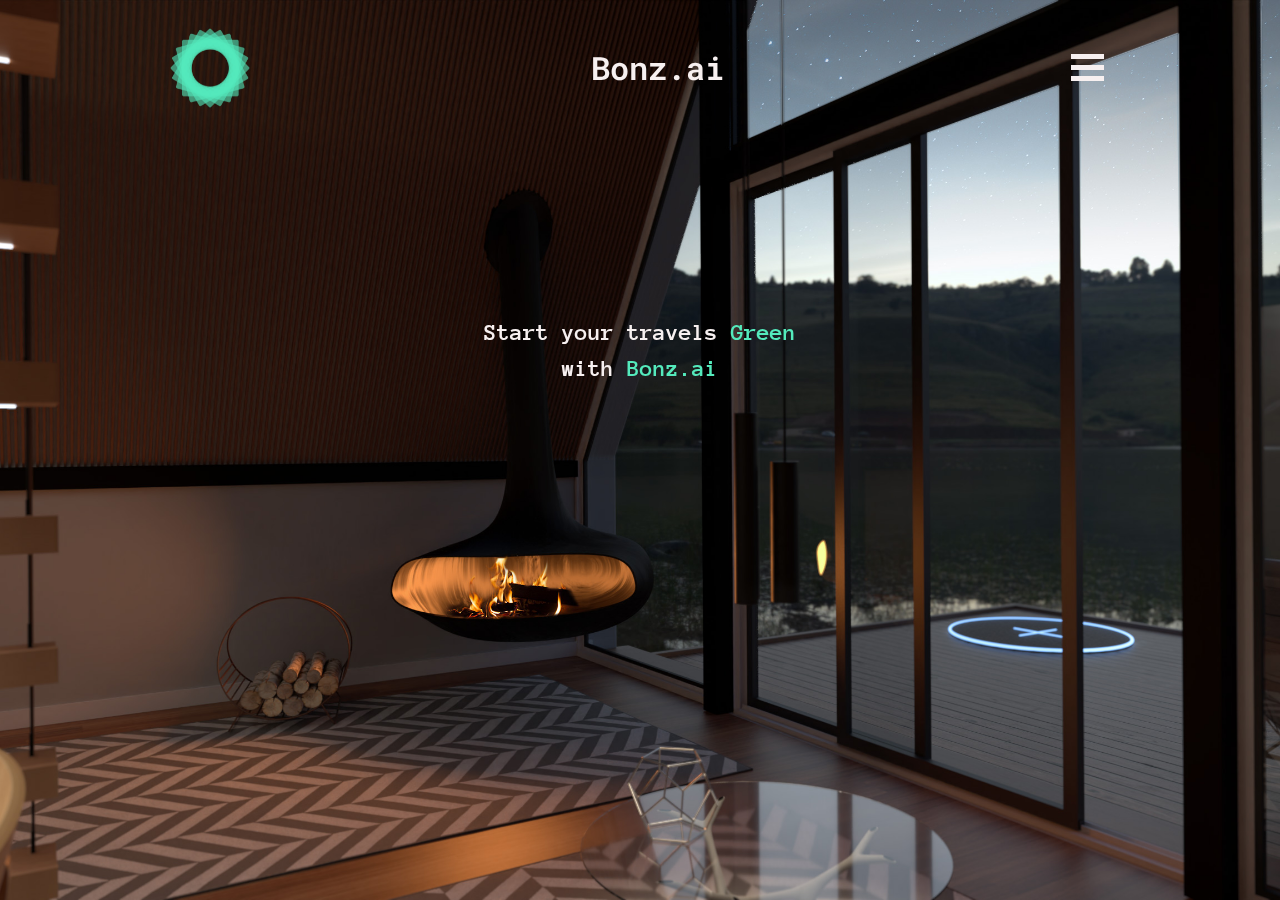
==== index.html @ 2b5fcf94 "Added menu and text section" ====
<!DOCTYPE html>
<html lang="en">
<head>
    <meta charset="UTF-8">
    <meta name="viewport" content="width=device-width, initial-scale=1.0">
    <title>Bonz.ai</title>
    <link rel="stylesheet" href="style.css">
    <link rel="preconnect" href="https://fonts.googleapis.com">
    <link rel="preconnect" href="https://fonts.gstatic.com" crossorigin>
    <link href="https://fonts.googleapis.com/css2?family=Anonymous+Pro:ital,wght@0,400;0,700;1,400;1,700&family=Roboto+Mono:ital,wght@0,100..700;1,100..700&display=swap" rel="stylesheet">
</head>
<body>


    
    <header>
        <img src="logo/bonz.ai-logo-color-symbol.png" alt="Bonz.ai logo" class="logo">

        <h1 class="roboto-mono-font">Bonz.ai</h1>


        <section class="nav-container">

            <nav class="mobile-nav">
                <a href="#">Home</a>
                <a href="#">About us</a>
                <a href="#">Bookings</a>
                <a href="#">Contact us</a>
            </nav>

            <button class="hamburger">
                <aside class="bar"></aside>
            </button>
        </section>

    </header>

    <main>
        <article class="landing-page-title">

            <h2 class="no-gap">Start your travels <span class="color-green">Green</span></h2>
            <h2 class="second-row-title no-gap">with <span class="color-green">Bonz.ai</span></h2>

        </article>
    </main>


    <script src="script.js"></script>
</body>
</html>
---- style.css ----
html,body{
    margin: 0;
    padding: 0;
    font-family: 'Anonymous Pro', monospace;
    font-size: 16px;
    line-height: 1.5;
    background-color: #f4f4f4;
    font-weight: 400;
    font-style: normal;
    text-rendering: optimizeLegibility;
    -webkit-font-smoothing: antialiased;
    -moz-osx-font-smoothing: grayscale;
}

:root{
    --white: #F7F0F0;
    --light-green: #54EABC;
    --black: #484349;
    --red: #FF1F2E;
    --dark-green: #218380;
}

/* REUSABLE */

.no-gap{
    margin: 0;
    padding: 0;
    gap: 0;
}
.flex{
    display: flex;
}

.color-green{
    color: var(--light-green);
}

/* HEADER */

header{
    height: 15vh;
    width:100%;
    background-color: #484349;
    display: flex;
    align-items: center;
    justify-content: space-around;

    
}

header h1{
    color: var(--white);
    font-weight: 400;
    z-index: 99;
}

.logo{
    height: 80px;
    width: 80px;
    z-index: 99;
}


.hamburger{
    position: relative;
    display: block;
    width: 45px;
    cursor: pointer;
    appearance: none;
    background: none;
    outline: none;
    border: none;
    z-index: 99;
}

.hamburger .bar, .hamburger:after, .hamburger:before{
    content:'';
    display: block;
    width: 100%;
    height:5px;
    background-color: var(--white);
    margin: 6px 0px;
    transition:0.4s;
}
.hamburger.is-active:before{
    transform: rotate(-45deg) translate(-9px, 6px);
}
.hamburger.is-active .bar{
    opacity: 0;
}
.hamburger.is-active:after{
    transform: rotate(45deg) translate(-9px, -6px);
}

.mobile-nav{
    display: block;
    position: fixed;
    top:0;
    left: 100%;
    width: 100%;
    min-height: 100vh;
    z-index: 98;
    background-color: var(--black);
    padding-top: 15vh;
    transition: 0.4s;
}
.mobile-nav.is-active{
    left: 0;
}
.mobile-nav a{
    display: block;
    text-decoration: none;
    color: var(--white);
    font-family: 'Anonymous Pro', monospace;
    text-align: center;
    padding: 8px;
    width: fit-content;
    margin: 0 auto 16px;
}
.mobile-nav a:hover{
    cursor: pointer;
    color: var(--dark-green);
    transform: 0.4s;
}

/* MAIN */

.background-image{
    position: fixed;
    top:0;
    left: 0;
    width: 100%;
    height: 100vh;
    z-index: -1;

}

main{
    background-image: url("/photos/02-night.jpg");
    background-repeat: no-repeat;
    background-size:cover;
    background-position: center;
    height: 100vh;
    width: 100%;
    display: flex;
    flex-direction: column;
    align-items: center;
    position: fixed;
    top: 0;

    
}

.landing-page-title{
    color: var(--white);
    width: 90%;
    height:15vh;
    text-align: center;
    margin-top: 35vh;
    display: flex;
    flex-direction: column;
    height: fit-content;
    
}










/* FONTS */

.anonymous-pro-regular {
    font-family: "Anonymous Pro", monospace;
    font-weight: 400;
    font-style: normal;
  }
  
  .anonymous-pro-bold {
    font-family: "Anonymous Pro", monospace;
    font-weight: 700;
    font-style: normal;
  }
  
  .anonymous-pro-regular-italic {
    font-family: "Anonymous Pro", monospace;
    font-weight: 400;
    font-style: italic;
  }
  
  .anonymous-pro-bold-italic {
    font-family: "Anonymous Pro", monospace;
    font-weight: 700;
    font-style: italic;
  }



.roboto-mono-font {
  font-family: "Roboto Mono", monospace;
  font-optical-sizing: auto;
  font-weight: 600;
  font-style: normal;
}
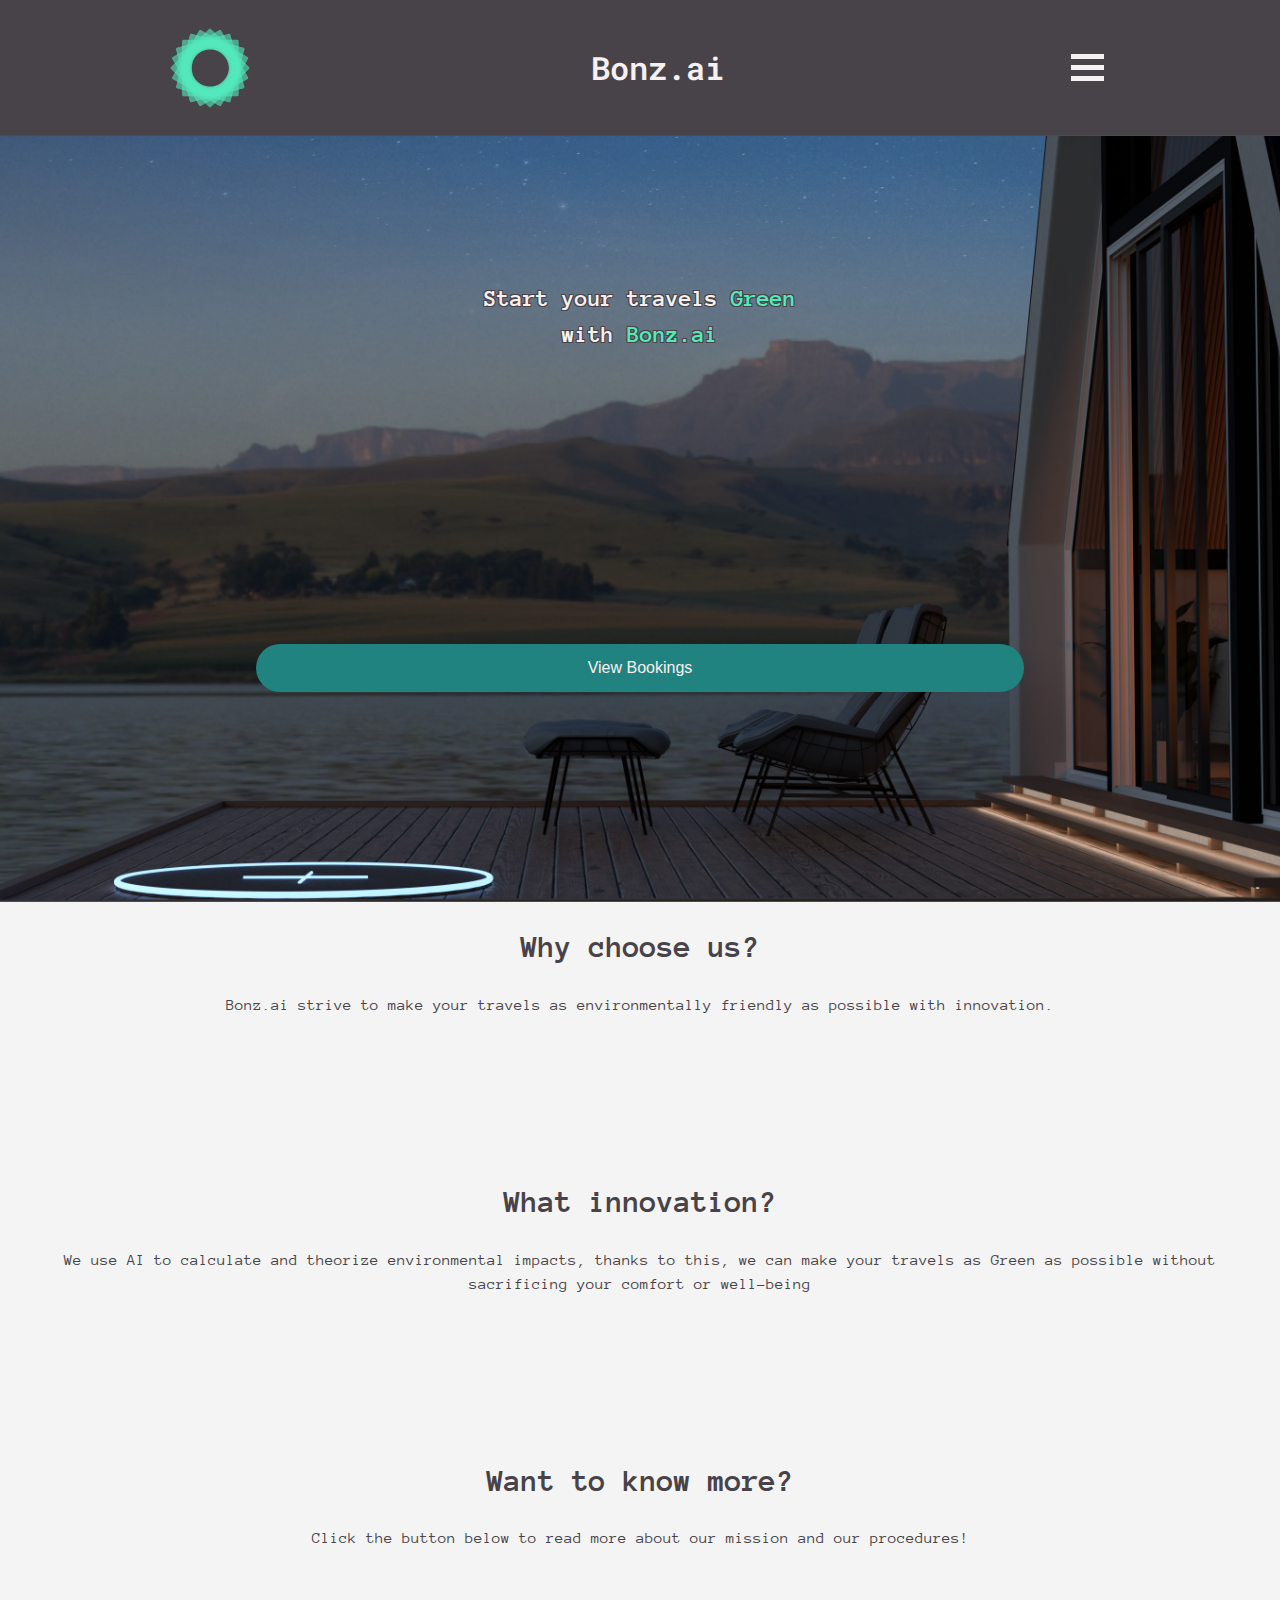
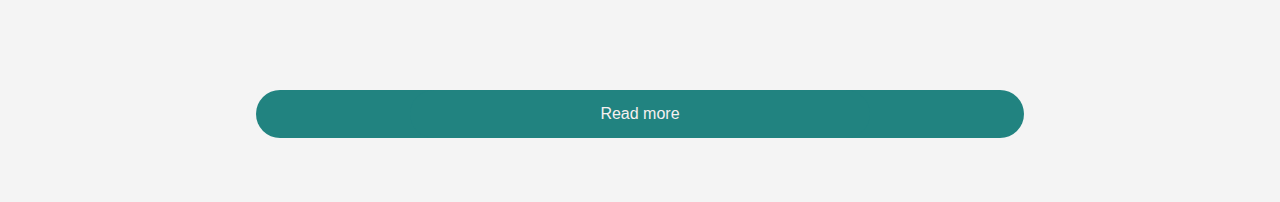
==== commit 24d5b751: "creating mobile view for landing page" ====
--- a/index.html
+++ b/index.html
@@ -36,10 +36,43 @@
     </header>
 
     <main>
-        <article class="landing-page-title">
+        <aside class="background-image"></aside>
+        <article class="landing-page">
+            <section class="landing-page-title">
 
-            <h2 class="no-gap">Start your travels <span class="color-green">Green</span></h2>
-            <h2 class="second-row-title no-gap">with <span class="color-green">Bonz.ai</span></h2>
+                <h2 class="no-gap">Start your travels <span class="color-green">Green</span></h2>
+                <h2 class="second-row-title no-gap">with <span class="color-green">Bonz.ai</span></h2>
+            </section>
+
+            <a href="#" class="button"><button class="button">View Bookings</button></a>
+        </article>
+
+        <article class="about-us">
+
+            <section class="why-us margin-left-right">
+
+                <h1>Why choose us?</h1>
+
+                <p>Bonz.ai strive to make your travels as environmentally friendly as possible with innovation.</p>
+
+            </section>
+            <section class="innovation margin-left-right">
+
+                <h1>What innovation?</h1>
+
+                <p>We use AI to calculate and theorize environmental impacts, thanks to this, we can make your travels as Green as possible without sacrificing your comfort or well-being</p>
+
+            </section>
+
+            <section class="want-to-know-more margin-left-right">
+
+                <h1>Want to know more?</h1>
+
+                <p>Click the button below to read more about our mission and our procedures!</p>
+
+            </section>
+
+            <a href="#" class="button"><button class="button">Read more</button></a>
 
         </article>
     </main>
--- a/style.css
+++ b/style.css
@@ -10,12 +10,14 @@
     text-rendering: optimizeLegibility;
     -webkit-font-smoothing: antialiased;
     -moz-osx-font-smoothing: grayscale;
+    overflow-y: scroll;
 }
 
 :root{
     --white: #F7F0F0;
     --light-green: #54EABC;
-    --black: #484349;
+    --black: rgb(72, 67, 73);
+    --black-transparent: rgba(72, 67, 73, 0.5);
     --red: #FF1F2E;
     --dark-green: #218380;
 }
@@ -33,6 +35,11 @@
 
 .color-green{
     color: var(--light-green);
+}
+
+.margin-left-right{
+    margin-left: 1rem;
+    margin-right: 1rem;
 }
 
 /* HEADER */
@@ -136,37 +143,60 @@
 }
 
 main{
-    background-image: url("/photos/02-night.jpg");
+
+    height: fit-content;
+    width: 100%;
+    display: flex;
+    flex-direction: column;
+    align-items: center;
+
+    
+}
+
+.landing-page{
+    background-image: url("/photos/09-night.jpg");
     background-repeat: no-repeat;
     background-size:cover;
     background-position: center;
+    color: var(--white);
+    width: 100%;
+    height:85vh;
+    text-align: center;
+    display: flex;
+    justify-content: space-around;
+    flex-direction: column;
+    align-items: center;
+    z-index: 98;
+    border: 1px solid red;
+}
+
+.landing-page-title h2{
+    text-shadow: -1px -1px 0 var(--black), 1px -1px 0 var(--black), -1px 1px 0 var(--black), 1px 1px 0 var(--black);
+}
+
+
+
+
+.button{
+    background-color: var(--dark-green);
+    width: 60%;
+    height: 3rem;
+    color: var(--white);
+    border-radius: 999px;
+    border: none;
+    font-size: 16px;
+    margin-bottom: 4rem;
+}
+
+.about-us{
+    display: flex;
+    flex-direction: column;
+    color: var(--black);
+    text-align: center;
+    align-items: center;
+    justify-content: space-between;
     height: 100vh;
-    width: 100%;
-    display: flex;
-    flex-direction: column;
-    align-items: center;
-    position: fixed;
-    top: 0;
-
-    
-}
-
-.landing-page-title{
-    color: var(--white);
-    width: 90%;
-    height:15vh;
-    text-align: center;
-    margin-top: 35vh;
-    display: flex;
-    flex-direction: column;
-    height: fit-content;
-    
-}
-
-
-
-
-
+}
 
 
 
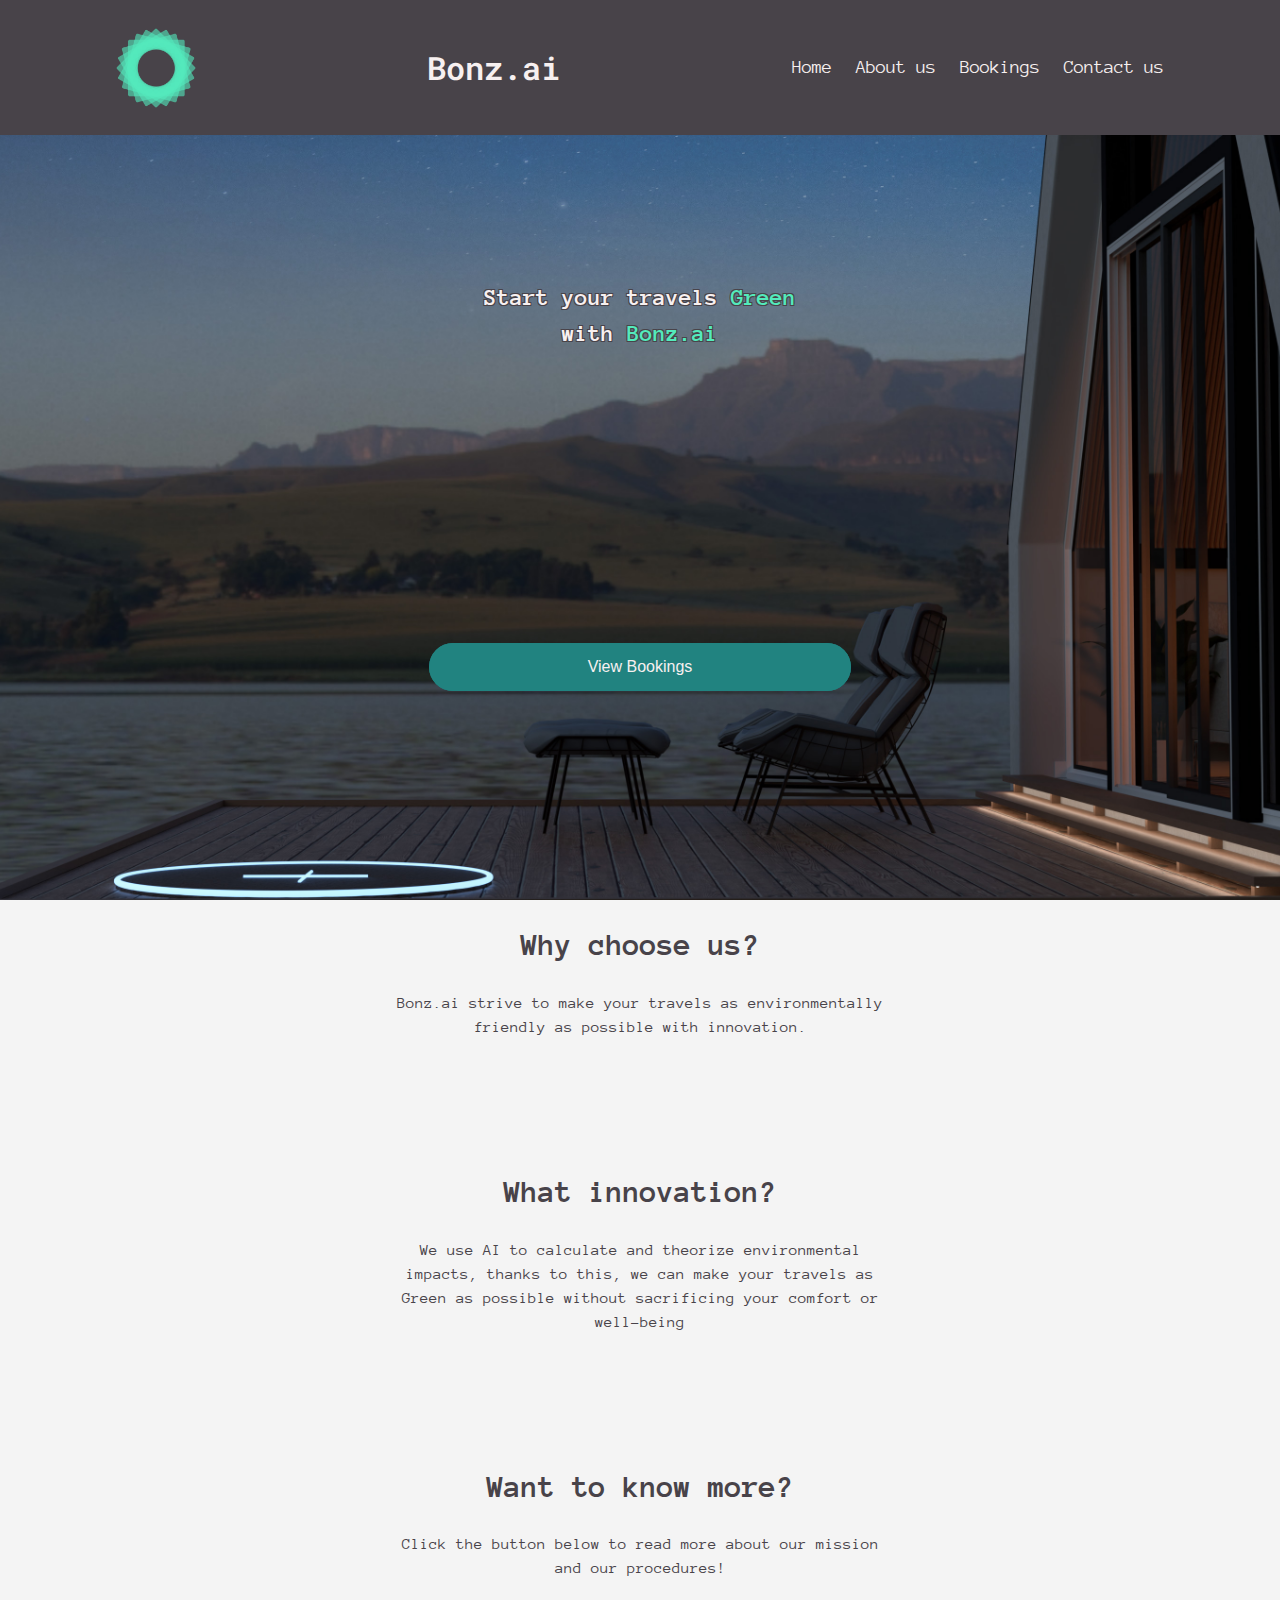
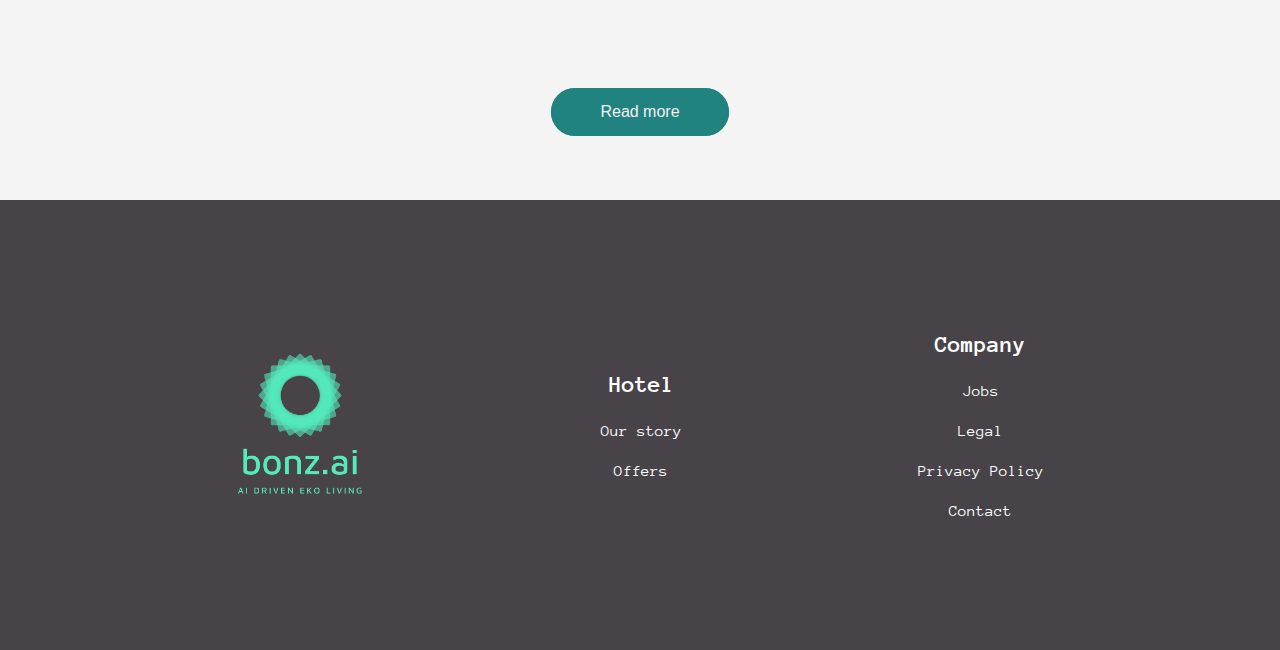
==== commit 39f3d205: "Set up booking site" ====
--- a/index.html
+++ b/index.html
@@ -21,10 +21,17 @@
 
         <section class="nav-container">
 
+            <nav class="desktop-nav">
+                <a href="#">Home</a>
+                <a href="#">About us</a>
+                <a href="booking.html">Bookings</a>
+                <a href="#">Contact us</a>
+            </nav>
+
             <nav class="mobile-nav">
                 <a href="#">Home</a>
                 <a href="#">About us</a>
-                <a href="#">Bookings</a>
+                <a href="booking.html">Bookings</a>
                 <a href="#">Contact us</a>
             </nav>
 
@@ -44,7 +51,7 @@
                 <h2 class="second-row-title no-gap">with <span class="color-green">Bonz.ai</span></h2>
             </section>
 
-            <a href="#" class="button"><button class="button">View Bookings</button></a>
+            <a href="booking.html" class="button"><button class="button">View Bookings</button></a>
         </article>
 
         <article class="about-us">
@@ -77,6 +84,27 @@
         </article>
     </main>
 
+    <footer>
+        <img src="/logo/bonz.ai-logo-color-portrait-full.png" alt="Bonz.ai logo in footer" class="footer-logo">
+
+        <section class="footer-hotel">
+
+            <h1>Hotel</h1>
+            <h2>Our story</h2>
+            <h2>Offers</h2>
+
+        </section>
+        <section class="footer-company">
+
+            <h1>Company</h1>
+            <h2>Jobs</h2>
+            <h2>Legal</h2>
+            <h2>Privacy Policy</h2>
+            <h2>Contact</h2>
+
+        </section>
+    </footer>
+
 
     <script src="script.js"></script>
 </body>
--- a/style.css
+++ b/style.css
@@ -11,6 +11,7 @@
     -webkit-font-smoothing: antialiased;
     -moz-osx-font-smoothing: grayscale;
     overflow-y: scroll;
+    overflow-x: hidden;
 }
 
 :root{
@@ -22,6 +23,35 @@
     --dark-green: #218380;
 }
 
+/* BEM */
+
+.button{
+    background-color: var(--dark-green);
+    width: 60%;
+    height: 3rem;
+    color: var(--white);
+    border-radius: 999px;
+    border: none;
+    font-size: 16px;
+    margin-bottom: 4rem;
+    cursor: pointer;
+}
+
+.booking-block{
+    display: flex;
+    flex-direction: column;
+    align-items: center;
+    justify-content: space-evenly;
+    width: 90%;
+    background-color: #d9d9d9;
+    text-align: center;
+    margin-top: 2rem;
+}
+.booking-block img{
+    width: 90%;
+    object-fit:fill
+}
+
 /* REUSABLE */
 
 .no-gap{
@@ -42,6 +72,9 @@
     margin-right: 1rem;
 }
 
+.none{
+    display: none;
+}
 /* HEADER */
 
 header{
@@ -106,7 +139,7 @@
     left: 100%;
     width: 100%;
     min-height: 100vh;
-    z-index: 98;
+    z-index: 99;
     background-color: var(--black);
     padding-top: 15vh;
     transition: 0.4s;
@@ -130,7 +163,19 @@
     transform: 0.4s;
 }
 
-/* MAIN */
+.desktop-nav{
+    display: flex;
+    align-items: center;
+    justify-content: space-between;
+    gap: 1.5rem;
+    display: none;
+}
+.desktop-nav a{
+    text-decoration: none;
+    color: var(--white);
+}
+
+/* MAIN LANDINGPAGE */
 
 .background-image{
     position: fixed;
@@ -167,25 +212,15 @@
     flex-direction: column;
     align-items: center;
     z-index: 98;
-    border: 1px solid red;
 }
 
 .landing-page-title h2{
     text-shadow: -1px -1px 0 var(--black), 1px -1px 0 var(--black), -1px 1px 0 var(--black), 1px 1px 0 var(--black);
 }
 
-
-
-
-.button{
-    background-color: var(--dark-green);
-    width: 60%;
-    height: 3rem;
-    color: var(--white);
-    border-radius: 999px;
-    border: none;
-    font-size: 16px;
-    margin-bottom: 4rem;
+.button button{
+    width: 100%;
+    height: 100%;
 }
 
 .about-us{
@@ -198,8 +233,153 @@
     height: 100vh;
 }
 
-
-
+/* MAIN BOOKING */
+
+.destination-container{
+    width: 100%;
+    display: flex;
+    flex-direction: column;
+    align-items: center;
+    justify-content: space-evenly;
+}
+
+.booking-search-bar-container{
+    width: 60%;
+    display: inline-block;
+    align-items: center;
+    justify-content: center;
+    position: relative;
+}
+.booking-search-bar{
+    border-radius: 9999px;
+    border: none;
+    background-color: #D9D9D9;
+    width: 100%;
+    height:3rem;
+    padding-right: 40px;
+    box-sizing: border-box;
+
+}
+.search-icon{
+    position: absolute;
+    right: 10px;
+    top:50%;
+    transform: translateY(-50%);
+    font-size: 20px;
+    pointer-events: none;
+    color: var(--black);
+}
+.filter-container{
+    display: flex;
+    align-items: center;
+    justify-content: flex-start;
+    width: 100%;
+    padding-left: 2rem;
+}
+.filter-container h2{
+    font-weight: 400;
+}
+
+.booking-container{
+    display: flex;
+    flex-direction: column;
+    align-items: center;
+    justify-content: space-evenly;
+    width: 100%;
+    height: fit-content;
+}
+
+
+/* FOOTER */
+
+footer{
+    background-color: var(--black);
+    display: flex;
+    flex-direction: column;
+    align-items: center;
+    justify-content: space-evenly;
+    color: white;
+    text-align: center;
+    height: 90vh;
+}
+
+.footer-logo{
+    width: 20%;
+}
+
+footer h1{
+    font-size: 1.5rem;
+    margin-bottom: 1rem;
+    font-weight: 700;
+}
+footer h2{
+    font-size: 1rem;
+    margin-bottom: 1rem;
+    font-weight: 400;
+}
+
+
+
+
+@media screen and (min-width: 576px){
+    .booking-search-bar-container{
+        width: 50%;
+    }
+}
+@media screen and (min-width: 768px){
+    .booking-search-bar-container{
+        width: 40%;
+    }
+
+}
+
+@media screen and (min-width: 992px){
+    header a{
+        font-size: 1.2rem;
+    }
+    .mobile-nav, .hamburger{
+        display: none;
+    }
+    .desktop-nav{
+        display: flex;
+    }
+    .button{
+        width: 33%;
+    }
+    .about-us{
+        width: 60vh;
+    }
+    footer{
+        height: 50vh;
+        display: flex;
+        flex-direction: row;
+    }
+    .footer-logo{
+        width: 10%;
+    }
+
+    /* BOOKING */
+
+    .booking-search-bar-container{
+        width: 30%;
+    }
+    
+    .booking-block{
+        flex-direction: column;
+        width: 30%;
+        background-color: #d9d9d9;
+        text-align: center;
+        margin-top: 2rem;
+    }
+    .booking-block img{
+        width: 90%;
+        object-fit:fill
+    }
+    .booking-container{
+        flex-direction: row;
+        padding: 1rem;
+    }
+}
 
 
 /* FONTS */
@@ -236,4 +416,11 @@
   font-weight: 600;
   font-style: normal;
 }
-  +
+.material-symbols-outlined {
+  font-variation-settings:
+  'FILL' 0,
+  'wght' 400,
+  'GRAD' 0,
+  'opsz' 24
+}
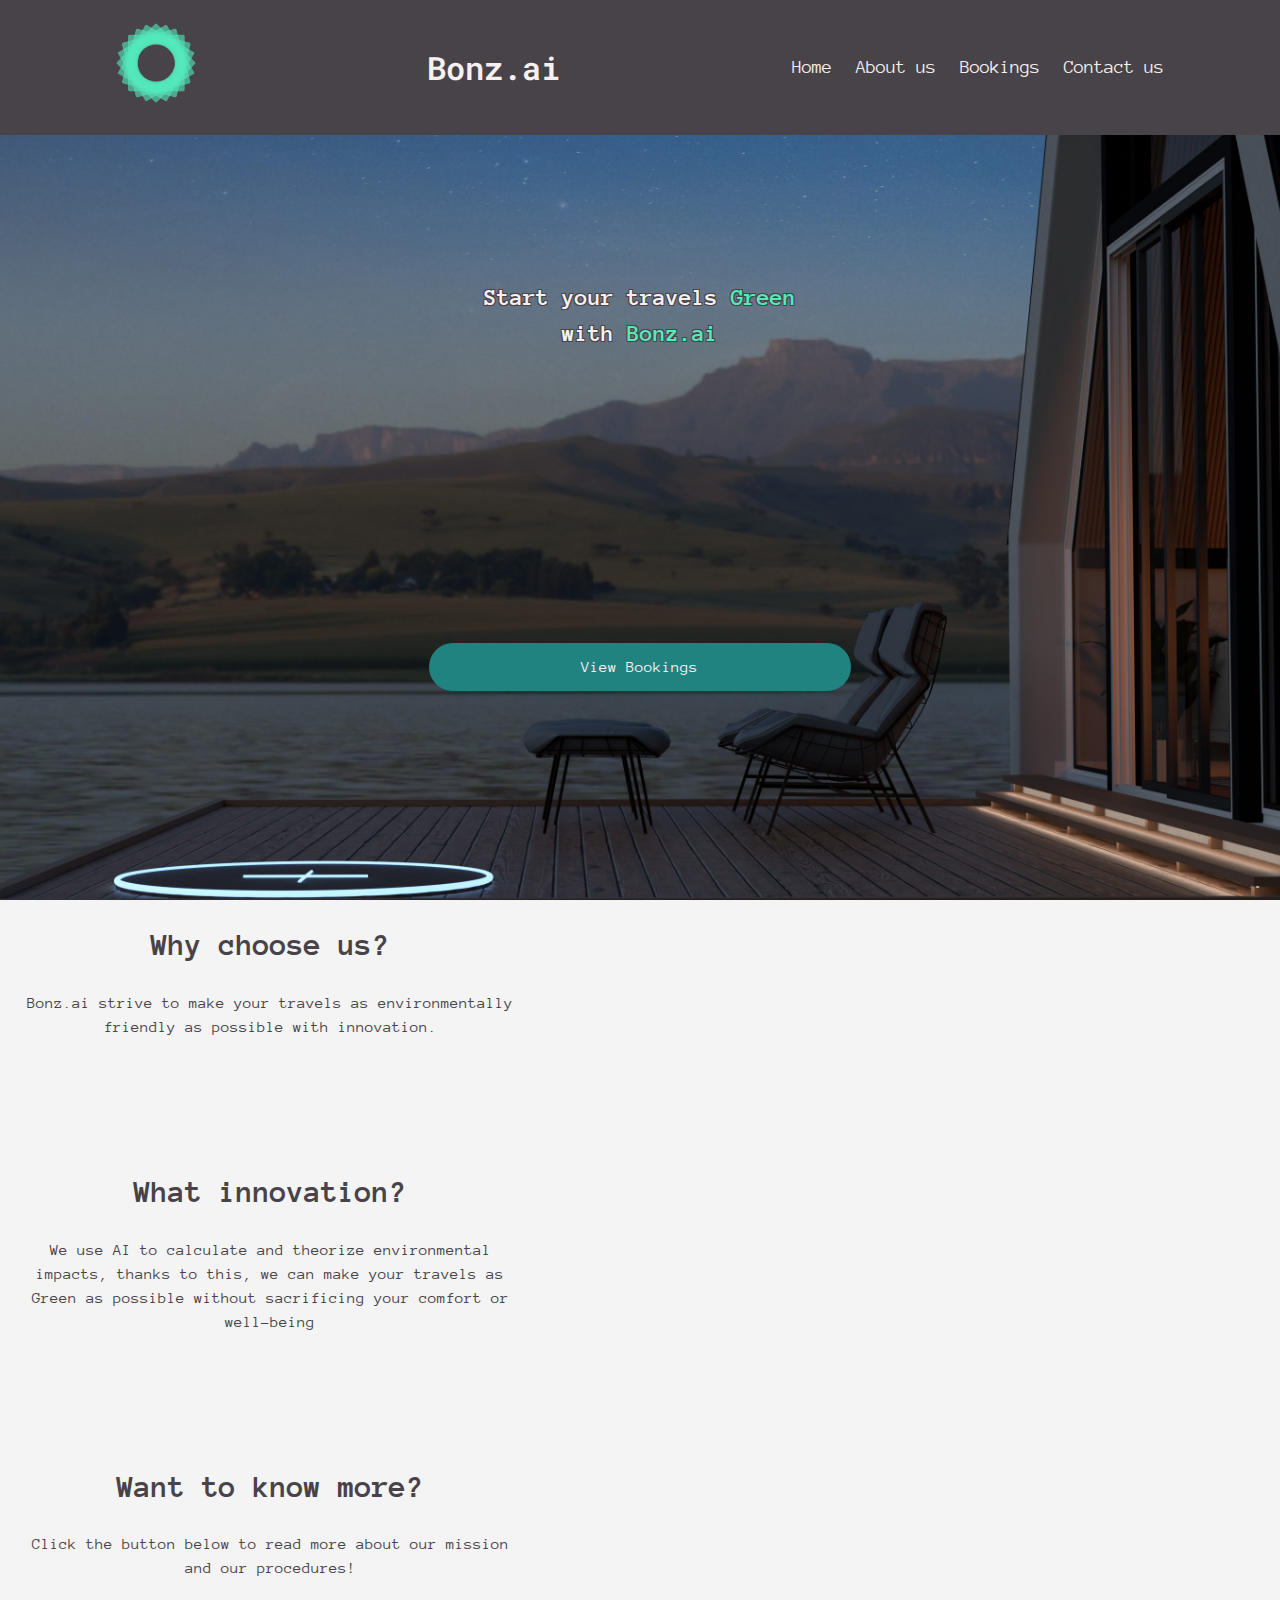
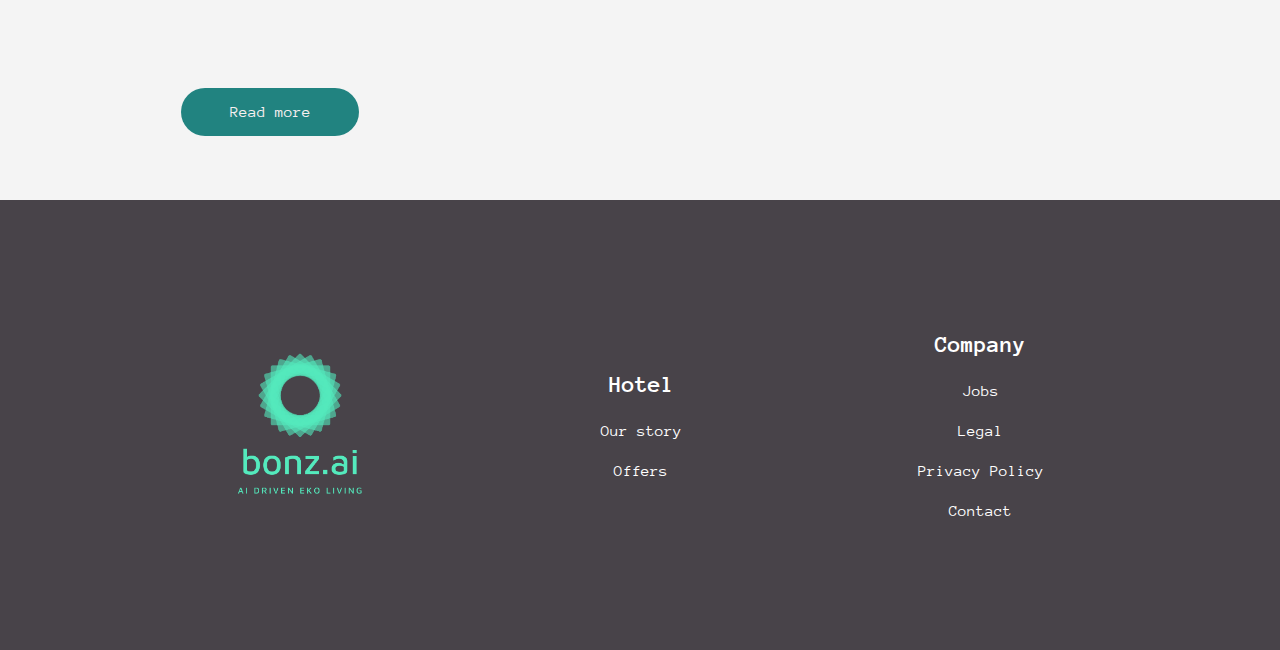
==== commit 42e6b056: "Set up basics for hotel page" ====
--- a/index.html
+++ b/index.html
@@ -14,7 +14,9 @@
 
     
     <header>
-        <img src="logo/bonz.ai-logo-color-symbol.png" alt="Bonz.ai logo" class="logo">
+        <a href="index.html">
+            <img src="logo/bonz.ai-logo-color-symbol.png" alt="Bonz.ai logo" class="logo">
+        </a>
 
         <h1 class="roboto-mono-font">Bonz.ai</h1>
 
@@ -23,14 +25,14 @@
 
             <nav class="desktop-nav">
                 <a href="#">Home</a>
-                <a href="#">About us</a>
+                <a href="hotel.html">About us</a>
                 <a href="booking.html">Bookings</a>
                 <a href="#">Contact us</a>
             </nav>
 
             <nav class="mobile-nav">
                 <a href="#">Home</a>
-                <a href="#">About us</a>
+                <a href="hotel.html">About us</a>
                 <a href="booking.html">Bookings</a>
                 <a href="#">Contact us</a>
             </nav>
@@ -51,7 +53,7 @@
                 <h2 class="second-row-title no-gap">with <span class="color-green">Bonz.ai</span></h2>
             </section>
 
-            <a href="booking.html" class="button"><button class="button">View Bookings</button></a>
+            <a href="booking.html" class="button"><span>View Bookings</span></a>
         </article>
 
         <article class="about-us">
@@ -79,7 +81,7 @@
 
             </section>
 
-            <a href="#" class="button"><button class="button">Read more</button></a>
+            <a href="/hotel.html" class="button"><span>Read more</span></a>
 
         </article>
     </main>
--- a/style.css
+++ b/style.css
@@ -35,7 +35,12 @@
     font-size: 16px;
     margin-bottom: 4rem;
     cursor: pointer;
-}
+    text-decoration: none;
+    display: flex;
+    align-items: center;
+    justify-content: center;
+}
+
 
 .booking-block{
     display: flex;
@@ -187,7 +192,7 @@
 
 }
 
-main{
+/* main{
 
     height: fit-content;
     width: 100%;
@@ -196,7 +201,7 @@
     align-items: center;
 
     
-}
+} */
 
 .landing-page{
     background-image: url("/photos/09-night.jpg");
@@ -289,7 +294,33 @@
     height: fit-content;
 }
 
-
+/* MAIN HOTEL */
+
+.grid-container{
+    display: grid;
+    grid-template-columns: repeat(3, 1fr);
+    grid-template-rows: auto auto; 
+    gap: 1rem; 
+    padding: 1rem;
+    
+}
+.grid-item{
+    background-color: #D9D9D9;
+    display: flex;
+    flex-direction: column;
+    align-items: center;
+    justify-content: space-evenly;
+    padding: 1rem;
+    text-align: center;
+}
+.grid-item:nth-child(4){
+    grid-column: 1 / span 3;
+    grid-row: 2;
+}
+.grid-item img{
+    width: 100%;
+    object-fit: fill;
+}
 /* FOOTER */
 
 footer{
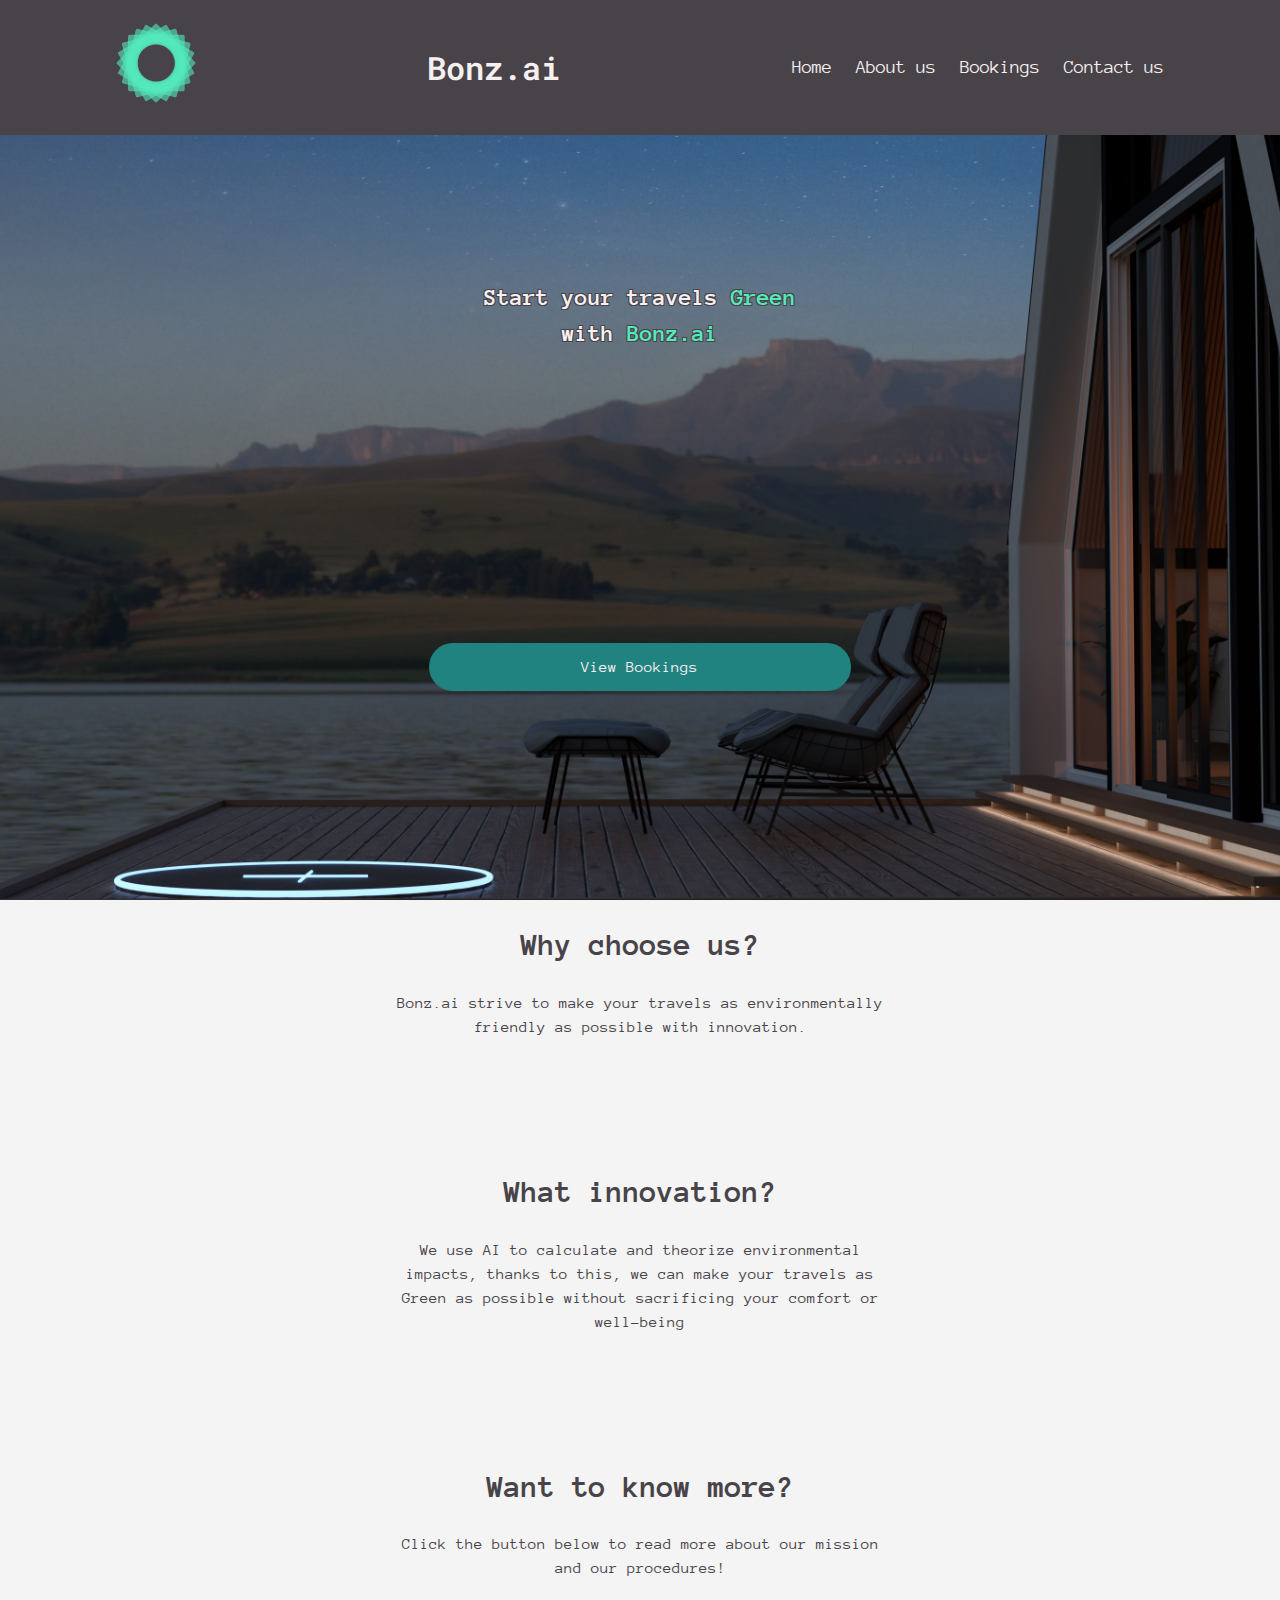
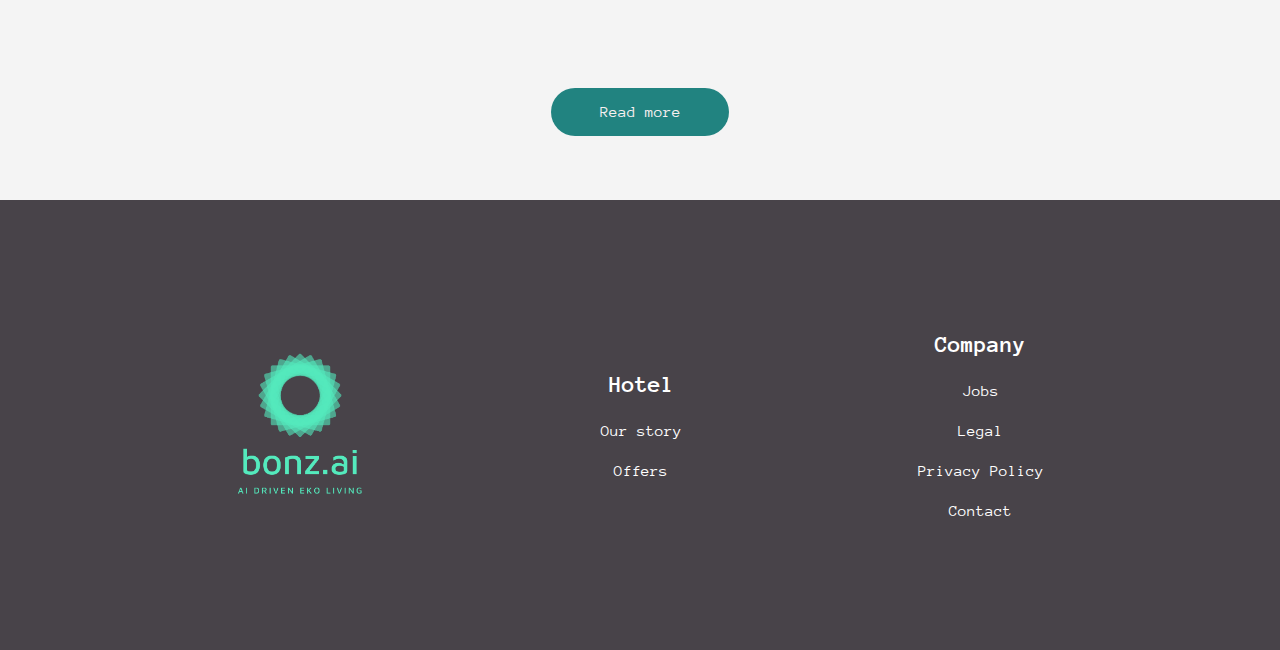
==== commit 273b49ea: "Fixed BEM naming" ====
--- a/index.html
+++ b/index.html
@@ -5,6 +5,7 @@
     <meta name="viewport" content="width=device-width, initial-scale=1.0">
     <title>Bonz.ai</title>
     <link rel="stylesheet" href="style.css">
+    <link rel="icon" href="website-icon.png">
     <link rel="preconnect" href="https://fonts.googleapis.com">
     <link rel="preconnect" href="https://fonts.gstatic.com" crossorigin>
     <link href="https://fonts.googleapis.com/css2?family=Anonymous+Pro:ital,wght@0,400;0,700;1,400;1,700&family=Roboto+Mono:ital,wght@0,100..700;1,100..700&display=swap" rel="stylesheet">
@@ -13,32 +14,32 @@
 
 
     
-    <header>
-        <a href="index.html">
-            <img src="logo/bonz.ai-logo-color-symbol.png" alt="Bonz.ai logo" class="logo">
+    <header class="header">
+        <a href="index.html" class="header__logo-link">
+            <img src="logo/bonz.ai-logo-color-symbol.png" alt="Bonz.ai logo" class="header__logo-img">
         </a>
 
-        <h1 class="roboto-mono-font">Bonz.ai</h1>
+        <h1 class="header__title roboto-mono-font">Bonz.ai</h1>
 
 
-        <section class="nav-container">
+        <section class="header__nav-container">
 
-            <nav class="desktop-nav">
-                <a href="#">Home</a>
-                <a href="hotel.html">About us</a>
-                <a href="booking.html">Bookings</a>
+            <nav class="headernav__headernav-desktop">
+                <a href="index.html" class="header__nav-link">Home</a>
+                <a href="hotel.html" class="header__nav-link">About us</a>
+                <a href="booking.html" class="header__nav-link">Bookings</a>
+                <a href="#" class="header__nav-link">Contact us</a>
+            </nav>
+
+            <nav class="headernav__headernav-mobile">
+                <a href="index.html" class="header__nav-link">Home</a>
+                <a href="hotel.html" class="header__nav-link">About us</a>
+                <a href="booking.html" class="header__nav-link">Bookings</a>
                 <a href="#">Contact us</a>
             </nav>
 
-            <nav class="mobile-nav">
-                <a href="#">Home</a>
-                <a href="hotel.html">About us</a>
-                <a href="booking.html">Bookings</a>
-                <a href="#">Contact us</a>
-            </nav>
-
-            <button class="hamburger">
-                <aside class="bar"></aside>
+            <button class="header__hamburger-container">
+                <aside class="header__hamburger-bar"></aside>
             </button>
         </section>
 
--- a/style.css
+++ b/style.css
@@ -80,6 +80,9 @@
 .none{
     display: none;
 }
+.text-center{
+    text-align: center;
+}
 /* HEADER */
 
 header{
@@ -99,14 +102,14 @@
     z-index: 99;
 }
 
-.logo{
+.header__logo-img{
     height: 80px;
     width: 80px;
     z-index: 99;
 }
 
 
-.hamburger{
+.header__hamburger-container{
     position: relative;
     display: block;
     width: 45px;
@@ -118,7 +121,7 @@
     z-index: 99;
 }
 
-.hamburger .bar, .hamburger:after, .hamburger:before{
+.header__hamburger-container .header__hamburger-bar, .header__hamburger-container:after, .header__hamburger-container:before{
     content:'';
     display: block;
     width: 100%;
@@ -127,17 +130,17 @@
     margin: 6px 0px;
     transition:0.4s;
 }
-.hamburger.is-active:before{
+.header__hamburger-container.is-active:before{
     transform: rotate(-45deg) translate(-9px, 6px);
 }
-.hamburger.is-active .bar{
+.header__hamburger-container.is-active .header__hamburger-bar{
     opacity: 0;
 }
-.hamburger.is-active:after{
+.header__hamburger-container.is-active:after{
     transform: rotate(45deg) translate(-9px, -6px);
 }
 
-.mobile-nav{
+.headernav__headernav-mobile{
     display: block;
     position: fixed;
     top:0;
@@ -149,10 +152,10 @@
     padding-top: 15vh;
     transition: 0.4s;
 }
-.mobile-nav.is-active{
+.headernav__headernav-mobile.is-active{
     left: 0;
 }
-.mobile-nav a{
+.headernav__headernav-mobile a{
     display: block;
     text-decoration: none;
     color: var(--white);
@@ -162,20 +165,20 @@
     width: fit-content;
     margin: 0 auto 16px;
 }
-.mobile-nav a:hover{
+.headernav__headernav-mobile a:hover{
     cursor: pointer;
     color: var(--dark-green);
     transform: 0.4s;
 }
 
-.desktop-nav{
+.headernav__headernav-desktop{
     display: flex;
     align-items: center;
     justify-content: space-between;
     gap: 1.5rem;
     display: none;
 }
-.desktop-nav a{
+.headernav__headernav-desktop a{
     text-decoration: none;
     color: var(--white);
 }
@@ -192,7 +195,7 @@
 
 }
 
-/* main{
+main{
 
     height: fit-content;
     width: 100%;
@@ -201,7 +204,7 @@
     align-items: center;
 
     
-} */
+}
 
 .landing-page{
     background-image: url("/photos/09-night.jpg");
@@ -298,12 +301,17 @@
 
 .grid-container{
     display: grid;
-    grid-template-columns: repeat(3, 1fr);
+    grid-template-columns: repeat(1, 4fr);
     grid-template-rows: auto auto; 
     gap: 1rem; 
     padding: 1rem;
     
 }
+.grid-container h2{
+    font-weight: 400;
+    font-size: 1.5rem;
+    margin-bottom: 1rem;
+}
 .grid-item{
     background-color: #D9D9D9;
     display: flex;
@@ -313,14 +321,13 @@
     padding: 1rem;
     text-align: center;
 }
-.grid-item:nth-child(4){
-    grid-column: 1 / span 3;
-    grid-row: 2;
-}
+
 .grid-item img{
     width: 100%;
+    height: 100%;
     object-fit: fill;
 }
+
 /* FOOTER */
 
 footer{
@@ -368,10 +375,10 @@
     header a{
         font-size: 1.2rem;
     }
-    .mobile-nav, .hamburger{
+    .headernav__headernav-mobile, .header__hamburger-container{
         display: none;
     }
-    .desktop-nav{
+    .headernav__headernav-desktop{
         display: flex;
     }
     .button{
@@ -409,6 +416,32 @@
     .booking-container{
         flex-direction: row;
         padding: 1rem;
+    }
+    /* HOTEL */
+    .grid-container{
+        display: grid;
+        grid-template-columns: repeat(3, 1fr);
+        grid-template-rows: auto auto; 
+        gap: 1rem; 
+        padding: 1rem;
+        
+    }
+    .grid-item{
+        background-color: #D9D9D9;
+        display: flex;
+        flex-direction: column;
+        align-items: center;
+        justify-content: space-evenly;
+        padding: 1rem;
+        text-align: center;
+    }
+    .grid-item:nth-child(4){
+        grid-column: 1 / span 3;
+        grid-row: 2;
+    }
+    .grid-item img{
+        width: 100%;
+        object-fit: fill;
     }
 }
 
